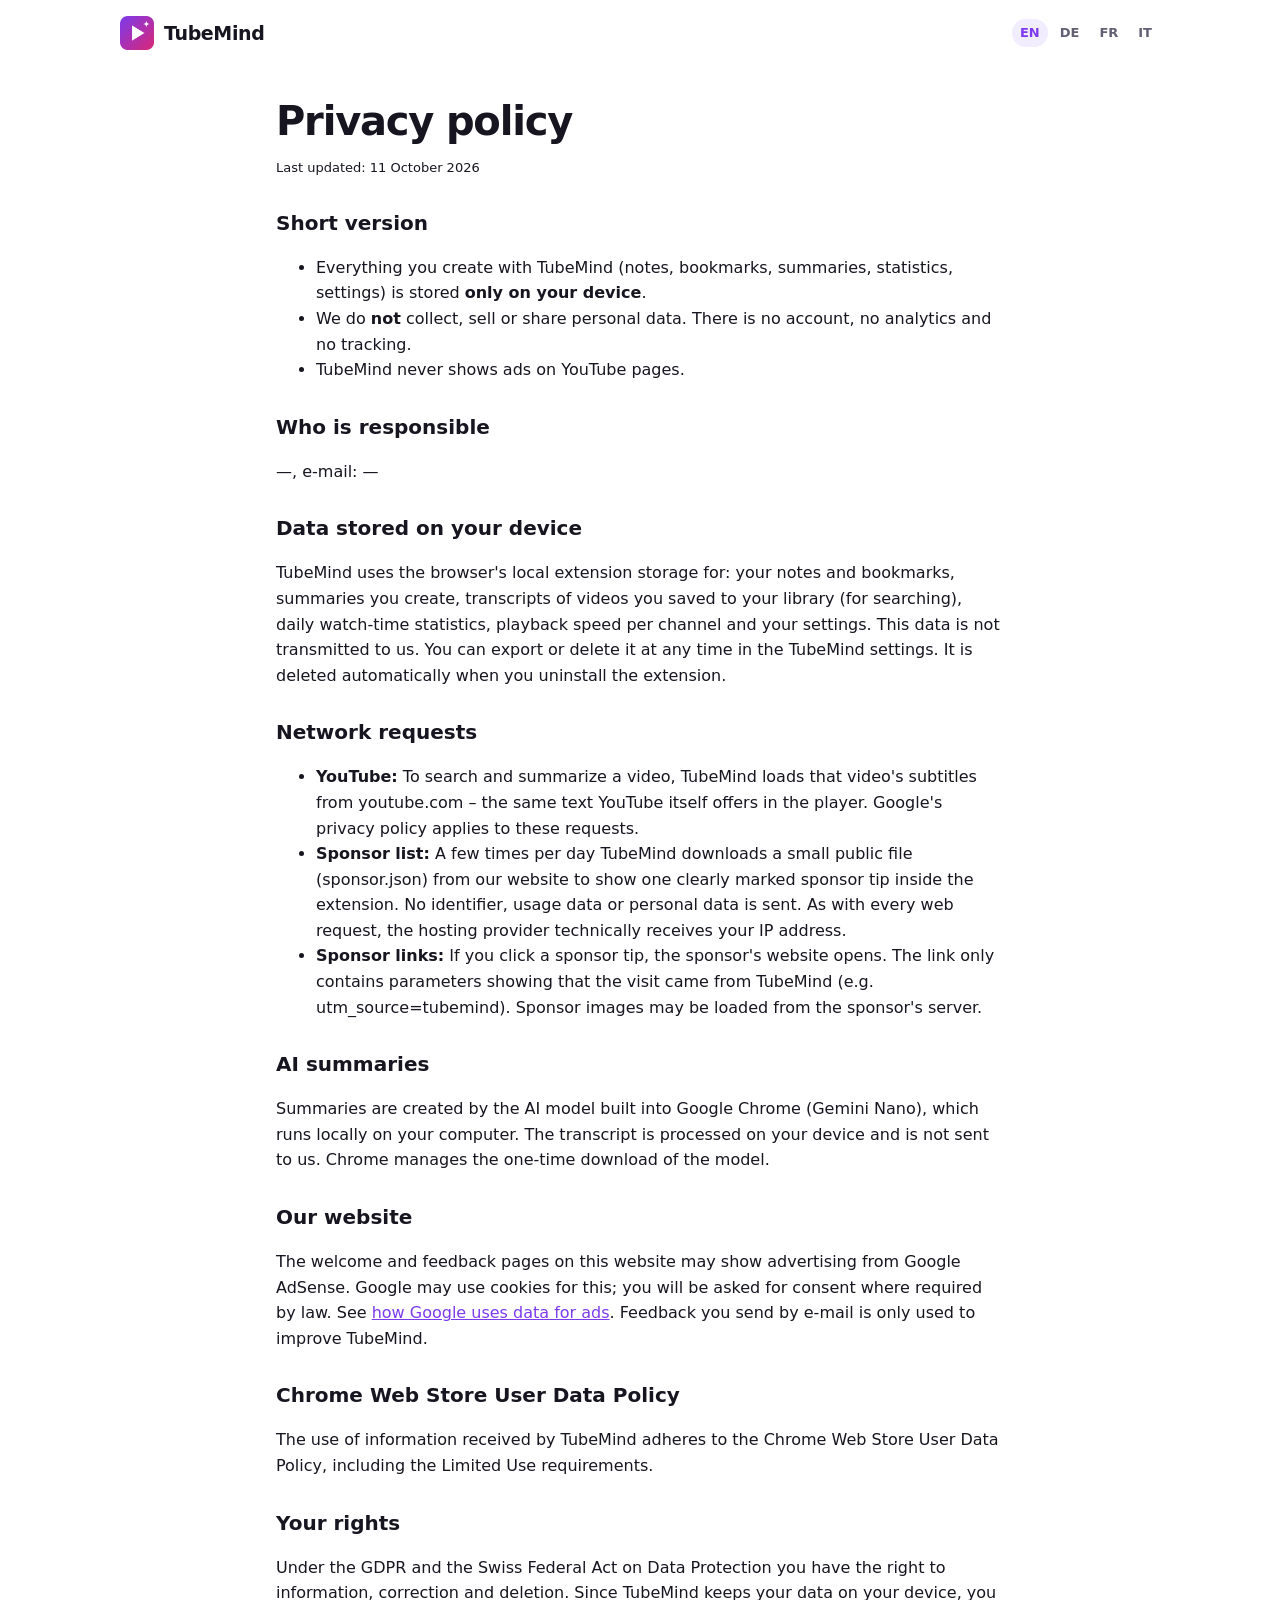
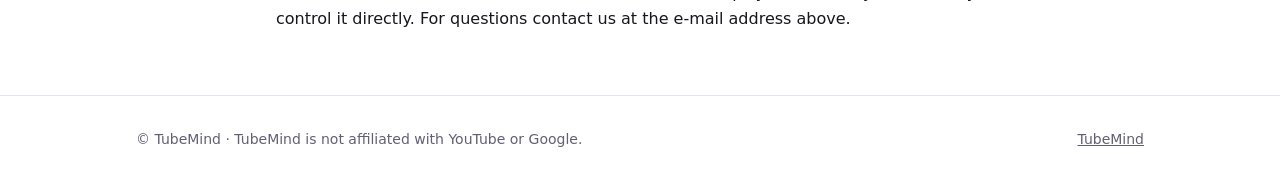
==== website/privacy.html @ 24bdd8e0 "Add TubeMind YouTube extension, website and store materials Free Manifest V3 extension for Chrome/Ed" ====
<!doctype html>
<html lang="en">
<head>
  <meta charset="utf-8">
  <meta name="viewport" content="width=device-width, initial-scale=1">
  <title>TubeMind – Privacy policy</title>
  <link rel="icon" href="assets/logo-256.png">
  <link rel="stylesheet" href="assets/style.css">
</head>
<body>
  <div class="wrap nav">
    <a class="logo" href="./"><img src="assets/logo-256.png" alt=""> TubeMind</a>
    <nav class="lang-switch"><a data-set-lang="en">en</a><a data-set-lang="de">de</a><a data-set-lang="fr">fr</a><a data-set-lang="it">it</a></nav>
  </div>

  <!-- ======================= ENGLISH (also shown for FR / IT) ======================= -->
  <main class="page legal" data-lang="en">
    <h1>Privacy policy</h1>
    <p class="note">Last updated: 11 October 2026</p>

    <h2>Short version</h2>
    <ul>
      <li>Everything you create with TubeMind (notes, bookmarks, summaries, statistics, settings) is stored <strong>only on your device</strong>.</li>
      <li>We do <strong>not</strong> collect, sell or share personal data. There is no account, no analytics and no tracking.</li>
      <li>TubeMind never shows ads on YouTube pages.</li>
    </ul>

    <h2>Who is responsible</h2>
    <p><span data-owner></span>, e-mail: <span data-email></span></p>

    <h2>Data stored on your device</h2>
    <p>TubeMind uses the browser's local extension storage for: your notes and bookmarks, summaries you create, transcripts of videos you saved to your library (for searching), daily watch-time statistics, playback speed per channel and your settings. This data is not transmitted to us. You can export or delete it at any time in the TubeMind settings. It is deleted automatically when you uninstall the extension.</p>

    <h2>Network requests</h2>
    <ul>
      <li><strong>YouTube:</strong> To search and summarize a video, TubeMind loads that video's subtitles from youtube.com – the same text YouTube itself offers in the player. Google's privacy policy applies to these requests.</li>
      <li><strong>Sponsor list:</strong> A few times per day TubeMind downloads a small public file (sponsor.json) from our website to show one clearly marked sponsor tip inside the extension. No identifier, usage data or personal data is sent. As with every web request, the hosting provider technically receives your IP address.</li>
      <li><strong>Sponsor links:</strong> If you click a sponsor tip, the sponsor's website opens. The link only contains parameters showing that the visit came from TubeMind (e.g. utm_source=tubemind). Sponsor images may be loaded from the sponsor's server.</li>
    </ul>

    <h2>AI summaries</h2>
    <p>Summaries are created by the AI model built into Google Chrome (Gemini Nano), which runs locally on your computer. The transcript is processed on your device and is not sent to us. Chrome manages the one-time download of the model.</p>

    <h2>Our website</h2>
    <p>The welcome and feedback pages on this website may show advertising from Google AdSense. Google may use cookies for this; you will be asked for consent where required by law. See <a href="https://policies.google.com/technologies/ads" target="_blank" rel="noopener">how Google uses data for ads</a>. Feedback you send by e-mail is only used to improve TubeMind.</p>

    <h2>Chrome Web Store User Data Policy</h2>
    <p>The use of information received by TubeMind adheres to the Chrome Web Store User Data Policy, including the Limited Use requirements.</p>

    <h2>Your rights</h2>
    <p>Under the GDPR and the Swiss Federal Act on Data Protection you have the right to information, correction and deletion. Since TubeMind keeps your data on your device, you control it directly. For questions contact us at the e-mail address above.</p>
  </main>

  <!-- ======================= DEUTSCH ======================= -->
  <main class="page legal" data-lang="de">
    <h1>Datenschutzerklärung</h1>
    <p class="note">Stand: 11. Oktober 2026</p>

    <h2>Kurz gesagt</h2>
    <ul>
      <li>Alles, was du mit TubeMind erstellst (Notizen, Lesezeichen, Zusammenfassungen, Statistiken, Einstellungen), wird <strong>nur auf deinem Gerät</strong> gespeichert.</li>
      <li>Wir sammeln, verkaufen oder teilen <strong>keine</strong> Personendaten. Es gibt kein Konto, keine Analyse-Tools und kein Tracking.</li>
      <li>TubeMind zeigt niemals Werbung auf YouTube-Seiten.</li>
    </ul>

    <h2>Verantwortlich</h2>
    <p><span data-owner></span>, E-Mail: <span data-email></span></p>

    <h2>Daten auf deinem Gerät</h2>
    <p>TubeMind nutzt den lokalen Speicher der Browser-Erweiterung für: deine Notizen und Lesezeichen, erstellte Zusammenfassungen, Transkripte von Videos in deiner Bibliothek (für die Suche), tägliche Schauzeit-Statistiken, die Geschwindigkeit pro Kanal und deine Einstellungen. Diese Daten werden nicht an uns übertragen. Du kannst sie jederzeit in den TubeMind-Einstellungen exportieren oder löschen. Beim Deinstallieren werden sie automatisch gelöscht.</p>

    <h2>Netzwerkanfragen</h2>
    <ul>
      <li><strong>YouTube:</strong> Um ein Video zu durchsuchen und zusammenzufassen, lädt TubeMind die Untertitel dieses Videos von youtube.com – denselben Text, den YouTube selbst im Player anbietet. Für diese Anfragen gilt die Datenschutzerklärung von Google.</li>
      <li><strong>Sponsoren-Liste:</strong> Einige Male pro Tag lädt TubeMind eine kleine öffentliche Datei (sponsor.json) von unserer Webseite, um einen klar gekennzeichneten Sponsoren-Hinweis in der Extension anzuzeigen. Dabei werden keine Kennungen, Nutzungsdaten oder Personendaten gesendet. Wie bei jeder Webanfrage erhält der Hosting-Anbieter technisch bedingt deine IP-Adresse.</li>
      <li><strong>Sponsoren-Links:</strong> Klickst du auf einen Sponsoren-Hinweis, öffnet sich die Webseite des Sponsors. Der Link enthält nur Parameter, die zeigen, dass der Besuch von TubeMind kommt (z. B. utm_source=tubemind). Bilder von Sponsoren können vom Server des Sponsors geladen werden.</li>
    </ul>

    <h2>KI-Zusammenfassungen</h2>
    <p>Zusammenfassungen werden von dem in Google Chrome eingebauten KI-Modell (Gemini Nano) erstellt, das lokal auf deinem Computer läuft. Das Transkript wird auf deinem Gerät verarbeitet und nicht an uns gesendet. Den einmaligen Download des Modells übernimmt Chrome.</p>

    <h2>Unsere Webseite</h2>
    <p>Die Willkommens- und Feedback-Seite dieser Webseite können Werbung von Google AdSense anzeigen. Google kann dafür Cookies verwenden; wo gesetzlich nötig, wirst du um deine Einwilligung gebeten. Mehr dazu: <a href="https://policies.google.com/technologies/ads" target="_blank" rel="noopener">So verwendet Google Daten für Werbung</a>. Feedback, das du per E-Mail sendest, verwenden wir nur zur Verbesserung von TubeMind.</p>

    <h2>Chrome Web Store User Data Policy</h2>
    <p>Die Verwendung von Informationen durch TubeMind entspricht der Chrome Web Store User Data Policy, einschließlich der Anforderungen zur eingeschränkten Nutzung („Limited Use“).</p>

    <h2>Deine Rechte</h2>
    <p>Nach DSGVO und dem Schweizer Datenschutzgesetz (DSG) hast du das Recht auf Auskunft, Berichtigung und Löschung. Da TubeMind deine Daten auf deinem Gerät speichert, hast du sie direkt selbst in der Hand. Bei Fragen erreichst du uns unter der oben genannten E-Mail-Adresse.</p>
  </main>

  <footer>
    <div class="wrap">
      <span>© TubeMind · <span data-t="footerNote"></span></span>
      <span><a href="./">TubeMind</a></span>
    </div>
  </footer>

  <script src="assets/site-config.js"></script>
  <script src="assets/texts.js"></script>
  <script src="assets/site.js"></script>
</body>
</html>
---- website/assets/style.css ----
:root {
  --bg: #ffffff;
  --bg-soft: #f6f5fa;
  --card: #ffffff;
  --border: #e6e3ef;
  --text: #17151f;
  --muted: #625f75;
  --accent: #7c3aed;
  --accent-2: #db2777;
  --accent-soft: #f1ecfe;
  --on-accent: #ffffff;
  --shadow: 0 1px 2px rgba(20, 16, 40, 0.05), 0 10px 30px rgba(20, 16, 40, 0.07);
  color-scheme: light;
}
@media (prefers-color-scheme: dark) {
  :root:not([data-theme='light']) {
    --bg: #0f0e15;
    --bg-soft: #15141d;
    --card: #1b1a25;
    --border: #2b2938;
    --text: #ecebf3;
    --muted: #a3a0b5;
    --accent: #a78bfa;
    --accent-2: #f472b6;
    --accent-soft: rgba(167, 139, 250, 0.14);
    --on-accent: #1b1033;
    --shadow: 0 1px 2px rgba(0, 0, 0, 0.3), 0 10px 30px rgba(0, 0, 0, 0.3);
    color-scheme: dark;
  }
}
:root[data-theme='dark'] {
  --bg: #0f0e15;
  --bg-soft: #15141d;
  --card: #1b1a25;
  --border: #2b2938;
  --text: #ecebf3;
  --muted: #a3a0b5;
  --accent: #a78bfa;
  --accent-2: #f472b6;
  --accent-soft: rgba(167, 139, 250, 0.14);
  --on-accent: #1b1033;
  --shadow: 0 1px 2px rgba(0, 0, 0, 0.3), 0 10px 30px rgba(0, 0, 0, 0.3);
  color-scheme: dark;
}

* { box-sizing: border-box; }
html, body { margin: 0; }
body {
  background: var(--bg);
  color: var(--text);
  font: 16px/1.6 system-ui, -apple-system, 'Segoe UI', Roboto, sans-serif;
  -webkit-font-smoothing: antialiased;
}
a { color: var(--accent); }
img { max-width: 100%; }
[hidden] { display: none !important; }
.wrap { max-width: 1040px; margin: 0 auto; padding: 0 16px; }

.nav { display: flex; align-items: center; justify-content: space-between; gap: 12px; padding: 16px 0; }
.logo { display: flex; align-items: center; gap: 10px; font-weight: 800; font-size: 19px; color: var(--text); text-decoration: none; letter-spacing: -0.02em; }
.logo img { width: 34px; height: 34px; }
.lang-switch { display: flex; gap: 4px; font-size: 13px; }
.lang-switch a { padding: 4px 8px; border-radius: 999px; color: var(--muted); text-decoration: none; text-transform: uppercase; font-weight: 600; }
.lang-switch a.active { background: var(--accent-soft); color: var(--accent); }

.btn {
  display: inline-flex;
  align-items: center;
  justify-content: center;
  gap: 8px;
  min-height: 46px;
  padding: 10px 22px;
  border-radius: 999px;
  border: 1px solid var(--border);
  background: var(--card);
  color: var(--text);
  font-weight: 650;
  text-decoration: none;
  transition: transform 0.15s, box-shadow 0.15s;
}
.btn:hover { transform: translateY(-1px); box-shadow: var(--shadow); }
.btn-primary { border: 0; background: linear-gradient(135deg, var(--accent), var(--accent-2)); color: #fff; }

.hero { padding: 48px 0 32px; text-align: center; }
.hero h1 { font-size: clamp(32px, 6vw, 56px); line-height: 1.08; letter-spacing: -0.035em; margin: 0 auto 16px; max-width: 820px; }
.grad { background: linear-gradient(135deg, var(--accent), var(--accent-2)); -webkit-background-clip: text; background-clip: text; color: transparent; }
.hero p { font-size: clamp(17px, 2.4vw, 20px); color: var(--muted); max-width: 640px; margin: 0 auto 28px; }
.cta { display: flex; flex-wrap: wrap; gap: 12px; justify-content: center; }
.note { font-size: 13px; color: var(--muted); margin-top: 14px; }

.demo {
  margin: 40px auto 0;
  max-width: 820px;
  border-radius: 20px;
  border: 1px solid var(--border);
  background: #101016;
  box-shadow: var(--shadow);
  overflow: hidden;
  aspect-ratio: 16 / 8;
  position: relative;
}
.demo-search {
  position: absolute;
  top: 6%;
  right: 4%;
  width: min(60%, 360px);
  padding: 10px 14px;
  border-radius: 12px;
  background: rgba(30, 30, 40, 0.92);
  color: #fff;
  font-size: 14px;
  text-align: left;
  display: flex;
  justify-content: space-between;
}
.demo-search span:last-child { color: rgba(255, 255, 255, 0.6); }
.demo-play {
  position: absolute;
  left: 50%;
  top: 45%;
  transform: translate(-50%, -50%);
  width: 64px;
  height: 64px;
  border-radius: 50%;
  background: rgba(255, 255, 255, 0.12);
  display: grid;
  place-items: center;
  color: #fff;
  font-size: 26px;
}
.demo-bar { position: absolute; left: 4%; right: 4%; bottom: 12%; height: 5px; border-radius: 3px; background: rgba(255, 255, 255, 0.25); }
.demo-bar::before { content: ''; position: absolute; left: 0; top: 0; bottom: 0; width: 34%; border-radius: 3px; background: #ff0033; }
.demo-mark { position: absolute; top: -4px; bottom: -4px; width: 4px; border-radius: 2px; background: #ffd60a; }
.demo-mark.note { background: #a78bfa; top: -7px; }

.section { padding: 56px 0; }
.section h2 { font-size: clamp(26px, 4vw, 36px); letter-spacing: -0.025em; text-align: center; margin: 0 0 12px; }
.section > .wrap > p.lead { text-align: center; color: var(--muted); max-width: 640px; margin: 0 auto 32px; }
.features { display: grid; grid-template-columns: repeat(3, minmax(0, 1fr)); gap: 16px; }
.feature { padding: 22px; border: 1px solid var(--border); border-radius: 18px; background: var(--card); }
.feature .icon { font-size: 28px; }
.feature h3 { margin: 10px 0 6px; font-size: 18px; }
.feature p { margin: 0; color: var(--muted); font-size: 15px; }
.soft { background: var(--bg-soft); }

.promise { display: grid; grid-template-columns: repeat(3, minmax(0, 1fr)); gap: 16px; text-align: center; }
.promise div { padding: 18px; }
.promise strong { display: block; font-size: 17px; margin: 6px 0 4px; }
.promise span { color: var(--muted); font-size: 15px; }

.faq { max-width: 720px; margin: 0 auto; }
.faq details { border-bottom: 1px solid var(--border); padding: 14px 0; }
.faq summary { cursor: pointer; font-weight: 650; }
.faq p { color: var(--muted); margin: 8px 0 0; }

.card { padding: 28px; border: 1px solid var(--border); border-radius: 20px; background: var(--card); box-shadow: var(--shadow); }
.page { max-width: 760px; margin: 0 auto; padding: 24px 16px 48px; }
.page h1 { font-size: clamp(28px, 5vw, 40px); letter-spacing: -0.03em; line-height: 1.15; margin: 8px 0 12px; }
.steps { counter-reset: s; list-style: none; padding: 0; display: flex; flex-direction: column; gap: 14px; margin: 24px 0; }
.steps li { counter-increment: s; display: grid; grid-template-columns: 40px 1fr; gap: 12px; align-items: start; }
.steps li::before { content: counter(s); width: 34px; height: 34px; border-radius: 50%; background: var(--accent-soft); color: var(--accent); display: grid; place-items: center; font-weight: 700; }
.steps strong { display: block; }
.steps span { color: var(--muted); }
kbd { padding: 1px 7px; border: 1px solid var(--border); border-bottom-width: 2px; border-radius: 6px; background: var(--bg-soft); font: 600 13px system-ui, sans-serif; }

.reasons { display: flex; flex-wrap: wrap; gap: 8px; margin: 16px 0; }
.reasons label { display: inline-flex; align-items: center; gap: 6px; padding: 8px 14px; border: 1px solid var(--border); border-radius: 999px; cursor: pointer; font-size: 15px; }
.reasons input { accent-color: var(--accent); }
textarea { width: 100%; min-height: 90px; padding: 12px; border: 1px solid var(--border); border-radius: 12px; background: var(--card); color: var(--text); font: inherit; }

.ad-slot { margin: 28px 0; min-height: 90px; }
.ad-label { font-size: 11px; color: var(--muted); text-transform: uppercase; letter-spacing: 0.06em; }

.legal h2 { font-size: 20px; margin: 28px 0 8px; }
.legal p, .legal li { color: var(--text); }

footer { padding: 32px 0 40px; border-top: 1px solid var(--border); color: var(--muted); font-size: 14px; }
footer .wrap { display: flex; flex-wrap: wrap; gap: 16px; justify-content: space-between; }
footer a { color: var(--muted); }

@media (max-width: 820px) {
  .features, .promise { grid-template-columns: 1fr; }
  .demo { aspect-ratio: 16 / 10; }
}
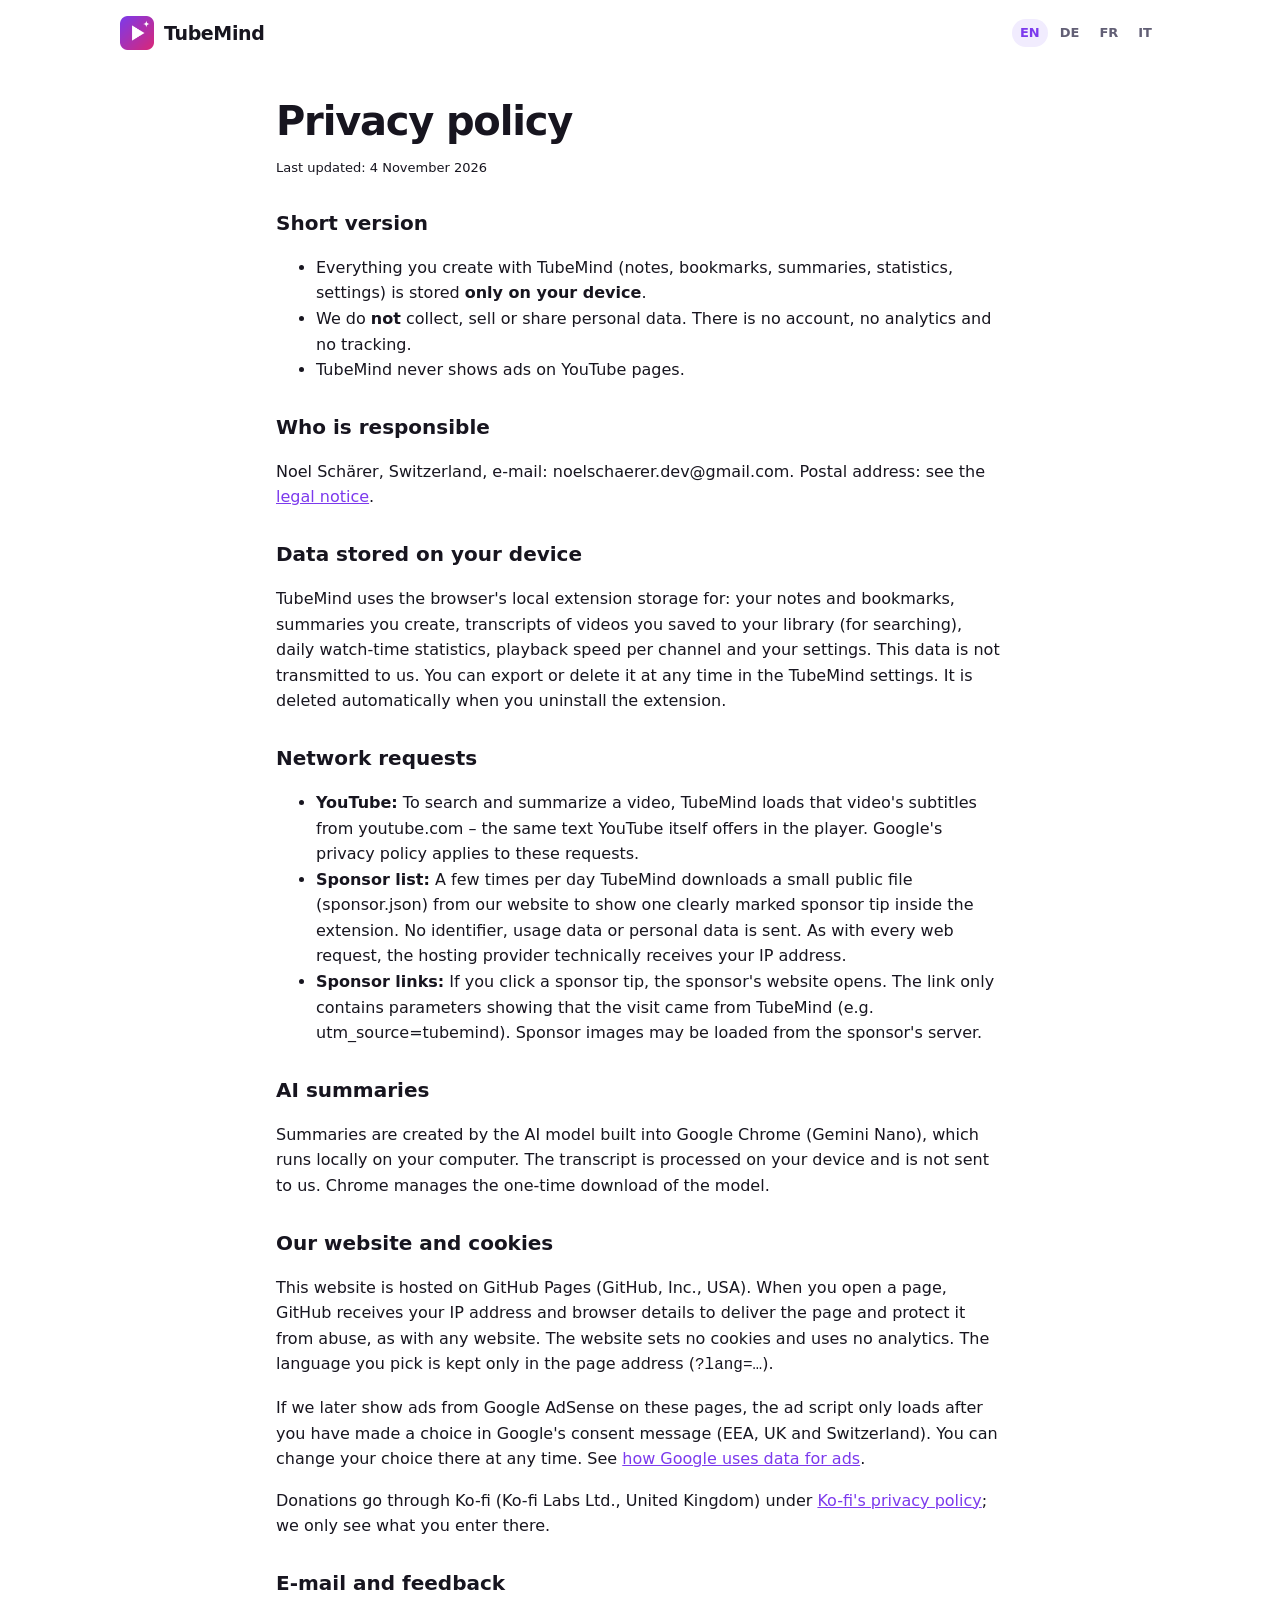
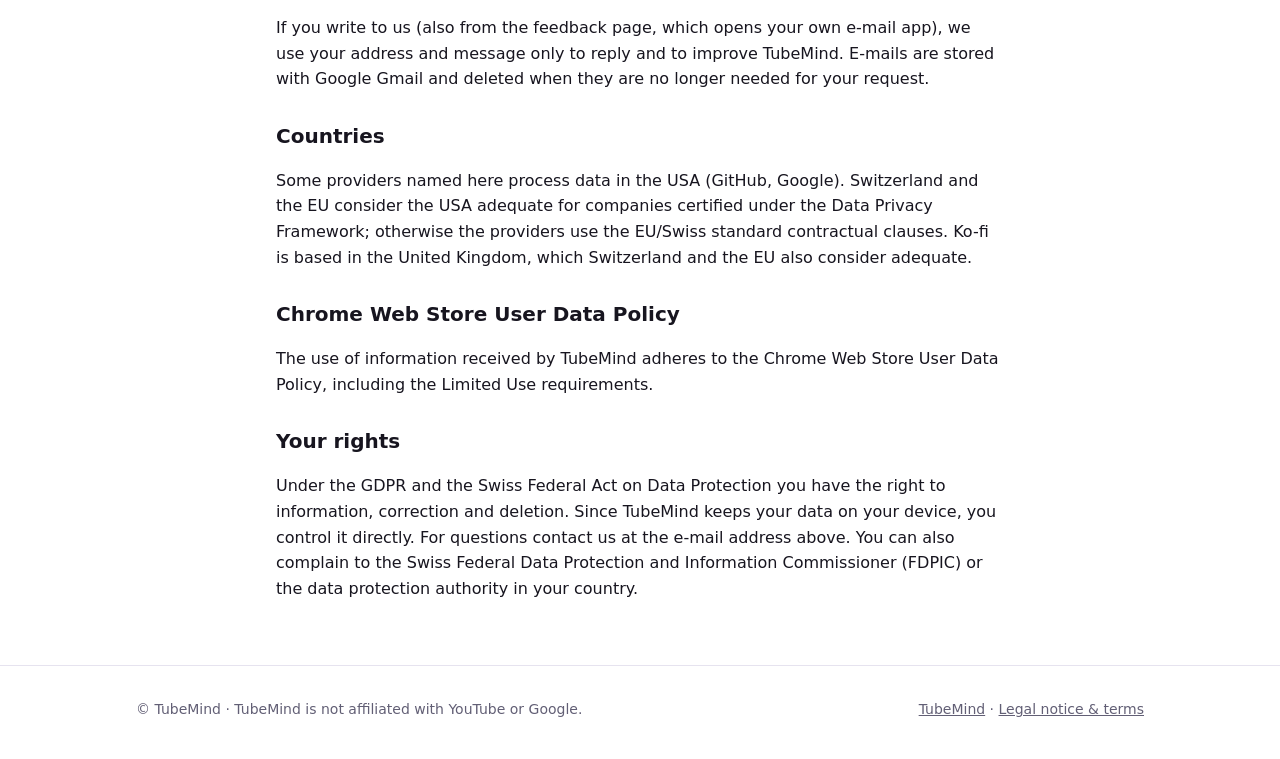
==== commit 94827512: "Add test gate, CI workflow and legal pages - scripts/package.js builds the store ZIP only when all t" ====
--- a/website/privacy.html
+++ b/website/privacy.html
@@ -10,13 +10,13 @@
 <body>
   <div class="wrap nav">
     <a class="logo" href="./"><img src="assets/logo-256.png" alt=""> TubeMind</a>
-    <nav class="lang-switch"><a data-set-lang="en">en</a><a data-set-lang="de">de</a><a data-set-lang="fr">fr</a><a data-set-lang="it">it</a></nav>
+    <nav class="lang-switch"><a href="?lang=en" data-set-lang="en">en</a><a href="?lang=de" data-set-lang="de">de</a><a href="?lang=fr" data-set-lang="fr">fr</a><a href="?lang=it" data-set-lang="it">it</a></nav>
   </div>
 
   <!-- ======================= ENGLISH (also shown for FR / IT) ======================= -->
   <main class="page legal" data-lang="en">
     <h1>Privacy policy</h1>
-    <p class="note">Last updated: 11 October 2026</p>
+    <p class="note">Last updated: 4 November 2026</p>
 
     <h2>Short version</h2>
     <ul>
@@ -26,7 +26,7 @@
     </ul>
 
     <h2>Who is responsible</h2>
-    <p><span data-owner></span>, e-mail: <span data-email></span></p>
+    <p><span data-owner></span>, Switzerland, e-mail: <span data-email></span>. Postal address: see the <a href="legal.html">legal notice</a>.</p>
 
     <h2>Data stored on your device</h2>
     <p>TubeMind uses the browser's local extension storage for: your notes and bookmarks, summaries you create, transcripts of videos you saved to your library (for searching), daily watch-time statistics, playback speed per channel and your settings. This data is not transmitted to us. You can export or delete it at any time in the TubeMind settings. It is deleted automatically when you uninstall the extension.</p>
@@ -41,20 +41,28 @@
     <h2>AI summaries</h2>
     <p>Summaries are created by the AI model built into Google Chrome (Gemini Nano), which runs locally on your computer. The transcript is processed on your device and is not sent to us. Chrome manages the one-time download of the model.</p>
 
-    <h2>Our website</h2>
-    <p>The welcome and feedback pages on this website may show advertising from Google AdSense. Google may use cookies for this; you will be asked for consent where required by law. See <a href="https://policies.google.com/technologies/ads" target="_blank" rel="noopener">how Google uses data for ads</a>. Feedback you send by e-mail is only used to improve TubeMind.</p>
+    <h2>Our website and cookies</h2>
+    <p>This website is hosted on GitHub Pages (GitHub, Inc., USA). When you open a page, GitHub receives your IP address and browser details to deliver the page and protect it from abuse, as with any website. The website sets no cookies and uses no analytics. The language you pick is kept only in the page address (<code>?lang=…</code>).</p>
+    <p>If we later show ads from Google AdSense on these pages, the ad script only loads after you have made a choice in Google's consent message (EEA, UK and Switzerland). You can change your choice there at any time. See <a href="https://policies.google.com/technologies/ads" target="_blank" rel="noopener">how Google uses data for ads</a>.</p>
+    <p>Donations go through Ko-fi (Ko-fi Labs Ltd., United Kingdom) under <a href="https://more.ko-fi.com/privacy" target="_blank" rel="noopener">Ko-fi's privacy policy</a>; we only see what you enter there.</p>
+
+    <h2>E-mail and feedback</h2>
+    <p>If you write to us (also from the feedback page, which opens your own e-mail app), we use your address and message only to reply and to improve TubeMind. E-mails are stored with Google Gmail and deleted when they are no longer needed for your request.</p>
+
+    <h2>Countries</h2>
+    <p>Some providers named here process data in the USA (GitHub, Google). Switzerland and the EU consider the USA adequate for companies certified under the Data Privacy Framework; otherwise the providers use the EU/Swiss standard contractual clauses. Ko-fi is based in the United Kingdom, which Switzerland and the EU also consider adequate.</p>
 
     <h2>Chrome Web Store User Data Policy</h2>
     <p>The use of information received by TubeMind adheres to the Chrome Web Store User Data Policy, including the Limited Use requirements.</p>
 
     <h2>Your rights</h2>
-    <p>Under the GDPR and the Swiss Federal Act on Data Protection you have the right to information, correction and deletion. Since TubeMind keeps your data on your device, you control it directly. For questions contact us at the e-mail address above.</p>
+    <p>Under the GDPR and the Swiss Federal Act on Data Protection you have the right to information, correction and deletion. Since TubeMind keeps your data on your device, you control it directly. For questions contact us at the e-mail address above. You can also complain to the Swiss Federal Data Protection and Information Commissioner (FDPIC) or the data protection authority in your country.</p>
   </main>
 
   <!-- ======================= DEUTSCH ======================= -->
   <main class="page legal" data-lang="de">
     <h1>Datenschutzerklärung</h1>
-    <p class="note">Stand: 11. Oktober 2026</p>
+    <p class="note">Stand: 4. November 2026</p>
 
     <h2>Kurz gesagt</h2>
     <ul>
@@ -64,7 +72,7 @@
     </ul>
 
     <h2>Verantwortlich</h2>
-    <p><span data-owner></span>, E-Mail: <span data-email></span></p>
+    <p><span data-owner></span>, Schweiz, E-Mail: <span data-email></span>. Postadresse: siehe <a href="legal.html?lang=de">Impressum</a>.</p>
 
     <h2>Daten auf deinem Gerät</h2>
     <p>TubeMind nutzt den lokalen Speicher der Browser-Erweiterung für: deine Notizen und Lesezeichen, erstellte Zusammenfassungen, Transkripte von Videos in deiner Bibliothek (für die Suche), tägliche Schauzeit-Statistiken, die Geschwindigkeit pro Kanal und deine Einstellungen. Diese Daten werden nicht an uns übertragen. Du kannst sie jederzeit in den TubeMind-Einstellungen exportieren oder löschen. Beim Deinstallieren werden sie automatisch gelöscht.</p>
@@ -79,20 +87,28 @@
     <h2>KI-Zusammenfassungen</h2>
     <p>Zusammenfassungen werden von dem in Google Chrome eingebauten KI-Modell (Gemini Nano) erstellt, das lokal auf deinem Computer läuft. Das Transkript wird auf deinem Gerät verarbeitet und nicht an uns gesendet. Den einmaligen Download des Modells übernimmt Chrome.</p>
 
-    <h2>Unsere Webseite</h2>
-    <p>Die Willkommens- und Feedback-Seite dieser Webseite können Werbung von Google AdSense anzeigen. Google kann dafür Cookies verwenden; wo gesetzlich nötig, wirst du um deine Einwilligung gebeten. Mehr dazu: <a href="https://policies.google.com/technologies/ads" target="_blank" rel="noopener">So verwendet Google Daten für Werbung</a>. Feedback, das du per E-Mail sendest, verwenden wir nur zur Verbesserung von TubeMind.</p>
+    <h2>Unsere Webseite und Cookies</h2>
+    <p>Diese Webseite liegt bei GitHub Pages (GitHub, Inc., USA). Wenn du eine Seite öffnest, erhält GitHub deine IP-Adresse und Browser-Angaben, um die Seite auszuliefern und vor Missbrauch zu schützen, wie bei jeder Webseite. Die Webseite setzt keine Cookies und nutzt keine Analyse-Tools. Die gewählte Sprache steht nur in der Adresse der Seite (<code>?lang=…</code>).</p>
+    <p>Falls wir später Werbung von Google AdSense auf diesen Seiten zeigen, lädt das Werbe-Skript erst, nachdem du in der Einwilligungs-Mitteilung von Google (EWR, UK und Schweiz) gewählt hast. Du kannst deine Wahl dort jederzeit ändern. Mehr dazu: <a href="https://policies.google.com/technologies/ads" target="_blank" rel="noopener">So verwendet Google Daten für Werbung</a>.</p>
+    <p>Spenden laufen über Ko-fi (Ko-fi Labs Ltd., Grossbritannien) nach der <a href="https://more.ko-fi.com/privacy" target="_blank" rel="noopener">Datenschutzerklärung von Ko-fi</a>; wir sehen nur, was du dort eingibst.</p>
+
+    <h2>E-Mail und Feedback</h2>
+    <p>Wenn du uns schreibst (auch über die Feedback-Seite, die dein eigenes E-Mail-Programm öffnet), nutzen wir deine Adresse und Nachricht nur, um dir zu antworten und TubeMind zu verbessern. E-Mails liegen bei Google Gmail und werden gelöscht, wenn sie für dein Anliegen nicht mehr nötig sind.</p>
+
+    <h2>Länder</h2>
+    <p>Einige hier genannte Anbieter bearbeiten Daten in den USA (GitHub, Google). Die Schweiz und die EU anerkennen für die USA einen angemessenen Datenschutz bei Firmen, die nach dem Data Privacy Framework zertifiziert sind; sonst nutzen die Anbieter die Standardvertragsklauseln der EU bzw. der Schweiz. Ko-fi sitzt in Grossbritannien, das die Schweiz und die EU ebenfalls als angemessen anerkennen.</p>
 
     <h2>Chrome Web Store User Data Policy</h2>
-    <p>Die Verwendung von Informationen durch TubeMind entspricht der Chrome Web Store User Data Policy, einschließlich der Anforderungen zur eingeschränkten Nutzung („Limited Use“).</p>
+    <p>Die Verwendung von Informationen durch TubeMind entspricht der Chrome Web Store User Data Policy, einschliesslich der Anforderungen zur eingeschränkten Nutzung („Limited Use“).</p>
 
     <h2>Deine Rechte</h2>
-    <p>Nach DSGVO und dem Schweizer Datenschutzgesetz (DSG) hast du das Recht auf Auskunft, Berichtigung und Löschung. Da TubeMind deine Daten auf deinem Gerät speichert, hast du sie direkt selbst in der Hand. Bei Fragen erreichst du uns unter der oben genannten E-Mail-Adresse.</p>
+    <p>Nach DSGVO und dem Schweizer Datenschutzgesetz (DSG) hast du das Recht auf Auskunft, Berichtigung und Löschung. Da TubeMind deine Daten auf deinem Gerät speichert, hast du sie direkt selbst in der Hand. Bei Fragen erreichst du uns unter der oben genannten E-Mail-Adresse. Du kannst dich auch beim Eidgenössischen Datenschutz- und Öffentlichkeitsbeauftragten (EDÖB) oder der Datenschutzbehörde deines Landes beschweren.</p>
   </main>
 
   <footer>
     <div class="wrap">
       <span>© TubeMind · <span data-t="footerNote"></span></span>
-      <span><a href="./">TubeMind</a></span>
+      <span><a href="./">TubeMind</a> · <a href="legal.html" data-t="footerLegal">Legal notice &amp; terms</a></span>
     </div>
   </footer>
 
--- a/website/assets/style.css
+++ b/website/assets/style.css
@@ -79,7 +79,8 @@
   transition: transform 0.15s, box-shadow 0.15s;
 }
 .btn:hover { transform: translateY(-1px); box-shadow: var(--shadow); }
-.btn-primary { border: 0; background: linear-gradient(135deg, var(--accent), var(--accent-2)); color: #fff; }
+.btn-primary { border: 0; background: linear-gradient(135deg, var(--accent), var(--accent-2)); color: var(--on-accent); }
+:focus-visible { outline: 3px solid var(--accent); outline-offset: 2px; }
 
 .hero { padding: 48px 0 32px; text-align: center; }
 .hero h1 { font-size: clamp(32px, 6vw, 56px); line-height: 1.08; letter-spacing: -0.035em; margin: 0 auto 16px; max-width: 820px; }
@@ -177,6 +178,7 @@
 footer { padding: 32px 0 40px; border-top: 1px solid var(--border); color: var(--muted); font-size: 14px; }
 footer .wrap { display: flex; flex-wrap: wrap; gap: 16px; justify-content: space-between; }
 footer a { color: var(--muted); }
+.form-note { font-size: 14px; color: var(--muted); }
 
 @media (max-width: 820px) {
   .features, .promise { grid-template-columns: 1fr; }
